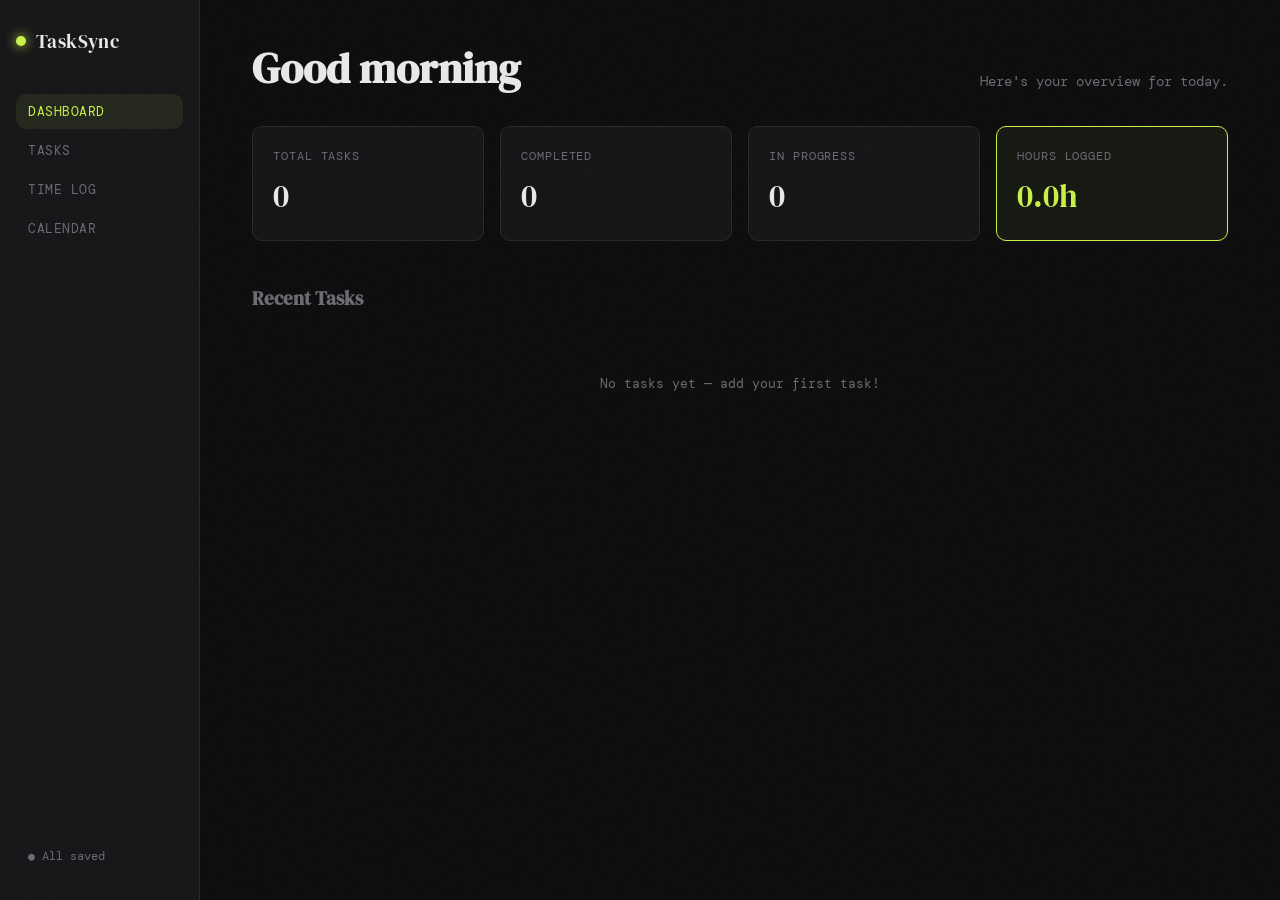
==== docs/index.html @ a75560fc "rename src to docs for GitHub Pages" ====
<!DOCTYPE html>
<html lang="en">
<head>
  <meta charset="UTF-8" />
  <meta name="viewport" content="width=device-width, initial-scale=1.0"/>
  <title>TaskSync</title>
  <link rel="stylesheet" href="style.css" />
  <link href="https://fonts.googleapis.com/css2?family=DM+Serif+Display:ital@0;1&family=DM+Mono:wght@300;400;500&display=swap" rel="stylesheet"/>
</head>
<body>

  <div class="noise"></div>

  <aside class="sidebar">
    <div class="brand">
      <span class="brand-dot"></span>
      <span class="brand-name">TaskSync</span>
    </div>
    <nav>
      <button class="nav-btn active" data-view="dashboard">Dashboard</button>
      <button class="nav-btn" data-view="tasks">Tasks</button>
      <button class="nav-btn" data-view="time">Time Log</button>
      <button class="nav-btn" data-view="calendar">Calendar</button>
    </nav>
    <div class="sidebar-footer">
      <span id="save-status">● All saved</span>
    </div>
  </aside>

  <main class="main">

    <!-- DASHBOARD -->
    <section class="view active" id="view-dashboard">
      <header class="view-header">
        <h1>Good <span id="greeting-time"></span></h1>
        <p class="subtitle">Here's your overview for today.</p>
      </header>
      <div class="stats-grid">
        <div class="stat-card">
          <span class="stat-label">Total Tasks</span>
          <span class="stat-value" id="stat-total">0</span>
        </div>
        <div class="stat-card">
          <span class="stat-label">Completed</span>
          <span class="stat-value" id="stat-done">0</span>
        </div>
        <div class="stat-card">
          <span class="stat-label">In Progress</span>
          <span class="stat-value" id="stat-inprogress">0</span>
        </div>
        <div class="stat-card accent">
          <span class="stat-label">Hours Logged</span>
          <span class="stat-value" id="stat-hours">0h</span>
        </div>
      </div>
      <div class="recent-section">
        <h2>Recent Tasks</h2>
        <ul class="task-list" id="recent-tasks"></ul>
      </div>
    </section>

    <!-- TASKS -->
    <section class="view" id="view-tasks">
      <header class="view-header">
        <h1>Tasks</h1>
        <button class="btn-primary" id="open-task-modal">+ New Task</button>
      </header>
      <div class="filter-bar">
        <button class="filter-btn active" data-filter="all">All</button>
        <button class="filter-btn" data-filter="todo">To Do</button>
        <button class="filter-btn" data-filter="inprogress">In Progress</button>
        <button class="filter-btn" data-filter="done">Done</button>
      </div>
      <ul class="task-list full" id="all-tasks"></ul>
    </section>

    <!-- TIME LOG -->
    <section class="view" id="view-time">
      <header class="view-header">
        <h1>Time Log</h1>
        <button class="btn-primary" id="open-timelog-modal">+ Log Time</button>
      </header>
      <table class="time-table">
        <thead>
          <tr>
            <th>Task</th>
            <th>Date</th>
            <th>Start</th>
            <th>End</th>
            <th>Duration</th>
            <th></th>
          </tr>
        </thead>
        <tbody id="time-log-body"></tbody>
      </table>
    </section>

    <!-- CALENDAR -->
    <section class="view" id="view-calendar">
      <header class="view-header">
        <h1>Calendar</h1>
        <div class="cal-nav">
          <button class="cal-arrow" id="cal-prev">&#8592;</button>
          <span id="cal-month-label"></span>
          <button class="cal-arrow" id="cal-next">&#8594;</button>
        </div>
      </header>
      <div class="calendar-grid" id="calendar-grid"></div>
    </section>

  </main>

  <!-- TASK MODAL -->
  <div class="modal-overlay" id="task-modal">
    <div class="modal">
      <h2>New Task</h2>
      <label>Title
        <input type="text" id="task-title" placeholder="e.g. Review Q2 report"/>
      </label>
      <label>Description
        <textarea id="task-desc" placeholder="Optional details..."></textarea>
      </label>
      <label>Due Date
        <input type="date" id="task-due"/>
      </label>
      <label>Status
        <select id="task-status">
          <option value="todo">To Do</option>
          <option value="inprogress">In Progress</option>
          <option value="done">Done</option>
        </select>
      </label>
      <label>Category
        <input type="text" id="task-category" placeholder="e.g. Marketing, Dev..."/>
      </label>
      <div class="modal-actions">
        <button class="btn-ghost" id="close-task-modal">Cancel</button>
        <button class="btn-primary" id="save-task">Save Task</button>
      </div>
    </div>
  </div>

  <!-- TIME LOG MODAL -->
  <div class="modal-overlay" id="timelog-modal">
    <div class="modal">
      <h2>Log Time</h2>
      <label>Task
        <select id="log-task-select"></select>
      </label>
      <label>Date
        <input type="date" id="log-date"/>
      </label>
      <label>Start Time
        <input type="time" id="log-start"/>
      </label>
      <label>End Time
        <input type="time" id="log-end"/>
      </label>
      <div class="modal-actions">
        <button class="btn-ghost" id="close-timelog-modal">Cancel</button>
        <button class="btn-primary" id="save-timelog">Log Time</button>
      </div>
    </div>
  </div>

  <script src="app.js"></script>
</body>
</html>
---- docs/style.css ----
*, *::before, *::after { box-sizing: border-box; margin: 0; padding: 0; }

:root {
  --bg:        #0e0e0f;
  --bg2:       #161618;
  --bg3:       #1e1e21;
  --border:    #2a2a2e;
  --accent:    #c8f04a;
  --accent2:   #7b61ff;
  --text:      #e8e8e8;
  --muted:     #6b6b75;
  --danger:    #ff5f5f;
  --radius:    10px;
  --font-head: 'DM Serif Display', serif;
  --font-mono: 'DM Mono', monospace;
}

body {
  background: var(--bg);
  color: var(--text);
  font-family: var(--font-mono);
  display: flex;
  min-height: 100vh;
  overflow-x: hidden;
}

.noise {
  pointer-events: none;
  position: fixed; inset: 0;
  background-image: url("data:image/svg+xml,%3Csvg viewBox='0 0 200 200' xmlns='http://www.w3.org/2000/svg'%3E%3Cfilter id='n'%3E%3CfeTurbulence type='fractalNoise' baseFrequency='0.9' numOctaves='4' stitchTiles='stitch'/%3E%3C/filter%3E%3Crect width='100%25' height='100%25' filter='url(%23n)' opacity='0.04'/%3E%3C/svg%3E");
  z-index: 9999;
  opacity: 0.35;
}

.sidebar {
  width: 200px;
  min-height: 100vh;
  background: var(--bg2);
  border-right: 1px solid var(--border);
  display: flex;
  flex-direction: column;
  padding: 28px 16px;
  position: fixed;
  top: 0; left: 0; bottom: 0;
}

.brand {
  display: flex;
  align-items: center;
  gap: 10px;
  margin-bottom: 40px;
}

.brand-dot {
  width: 10px; height: 10px;
  border-radius: 50%;
  background: var(--accent);
  box-shadow: 0 0 12px var(--accent);
}

.brand-name {
  font-family: var(--font-head);
  font-size: 1.2rem;
  letter-spacing: 0.02em;
}

nav {
  display: flex;
  flex-direction: column;
  gap: 4px;
}

.nav-btn {
  background: none;
  border: none;
  color: var(--muted);
  font-family: var(--font-mono);
  font-size: 0.82rem;
  text-align: left;
  padding: 9px 12px;
  border-radius: var(--radius);
  cursor: pointer;
  transition: all 0.15s;
  letter-spacing: 0.04em;
  text-transform: uppercase;
}

.nav-btn:hover { color: var(--text); background: var(--bg3); }
.nav-btn.active { color: var(--accent); background: rgba(200,240,74,0.08); }

.sidebar-footer {
  margin-top: auto;
  font-size: 0.72rem;
  color: var(--muted);
  padding: 8px 12px;
}

#save-status { transition: color 0.3s; }
#save-status.saving { color: var(--accent2); }
#save-status.saved  { color: var(--accent); }

.main {
  margin-left: 200px;
  flex: 1;
  padding: 48px 52px;
  max-width: 1100px;
}

.view { display: none; animation: fadeIn 0.25s ease; }
.view.active { display: block; }

@keyframes fadeIn {
  from { opacity: 0; transform: translateY(8px); }
  to   { opacity: 1; transform: translateY(0); }
}

.view-header {
  display: flex;
  align-items: flex-end;
  justify-content: space-between;
  margin-bottom: 36px;
}

.view-header h1 {
  font-family: var(--font-head);
  font-size: 2.6rem;
  line-height: 1;
}

.subtitle {
  color: var(--muted);
  font-size: 0.85rem;
  margin-top: 6px;
}

.stats-grid {
  display: grid;
  grid-template-columns: repeat(4, 1fr);
  gap: 16px;
  margin-bottom: 44px;
}

.stat-card {
  background: var(--bg2);
  border: 1px solid var(--border);
  border-radius: var(--radius);
  padding: 22px 20px;
  display: flex;
  flex-direction: column;
  gap: 10px;
  transition: border-color 0.2s;
}

.stat-card:hover { border-color: var(--muted); }
.stat-card.accent { border-color: var(--accent); background: rgba(200,240,74,0.05); }

.stat-label { font-size: 0.72rem; color: var(--muted); text-transform: uppercase; letter-spacing: 0.08em; }
.stat-value { font-family: var(--font-head); font-size: 2rem; color: var(--text); }
.stat-card.accent .stat-value { color: var(--accent); }

.recent-section h2 {
  font-family: var(--font-head);
  font-size: 1.2rem;
  margin-bottom: 16px;
  color: var(--muted);
}

.task-list { list-style: none; display: flex; flex-direction: column; gap: 10px; }

.task-item {
  background: var(--bg2);
  border: 1px solid var(--border);
  border-radius: var(--radius);
  padding: 16px 20px;
  display: flex;
  align-items: center;
  gap: 14px;
  transition: border-color 0.15s;
  animation: fadeIn 0.2s ease;
}

.task-item:hover { border-color: var(--muted); }
.task-item .task-info { flex: 1; }
.task-item .task-name { font-size: 0.9rem; margin-bottom: 3px; }
.task-item .task-meta { font-size: 0.72rem; color: var(--muted); }

.badge {
  font-size: 0.65rem;
  text-transform: uppercase;
  letter-spacing: 0.08em;
  padding: 3px 8px;
  border-radius: 20px;
  font-weight: 500;
}

.badge-todo       { background: rgba(107,107,117,0.2); color: var(--muted); }
.badge-inprogress { background: rgba(123,97,255,0.2);  color: var(--accent2); }
.badge-done       { background: rgba(200,240,74,0.15); color: var(--accent); }

.task-delete {
  background: none; border: none; color: var(--muted);
  cursor: pointer; font-size: 1rem; padding: 4px 8px;
  border-radius: 6px; transition: all 0.15s;
}
.task-delete:hover { color: var(--danger); background: rgba(255,95,95,0.1); }

.filter-bar { display: flex; gap: 8px; margin-bottom: 24px; }

.filter-btn {
  background: var(--bg2);
  border: 1px solid var(--border);
  color: var(--muted);
  font-family: var(--font-mono);
  font-size: 0.75rem;
  padding: 7px 14px;
  border-radius: 20px;
  cursor: pointer;
  text-transform: uppercase;
  letter-spacing: 0.06em;
  transition: all 0.15s;
}

.filter-btn:hover { border-color: var(--muted); color: var(--text); }
.filter-btn.active { border-color: var(--accent); color: var(--accent); background: rgba(200,240,74,0.07); }

.time-table { width: 100%; border-collapse: collapse; font-size: 0.82rem; }

.time-table th {
  text-align: left;
  padding: 10px 14px;
  font-size: 0.7rem;
  text-transform: uppercase;
  letter-spacing: 0.08em;
  color: var(--muted);
  border-bottom: 1px solid var(--border);
}

.time-table td { padding: 14px; border-bottom: 1px solid var(--border); color: var(--text); }
.time-table tr:hover td { background: var(--bg2); }

.duration-pill {
  background: rgba(200,240,74,0.1);
  color: var(--accent);
  padding: 3px 10px;
  border-radius: 20px;
  font-size: 0.75rem;
}

.cal-nav { display: flex; align-items: center; gap: 16px; }

.cal-arrow {
  background: var(--bg2);
  border: 1px solid var(--border);
  color: var(--text);
  width: 32px; height: 32px;
  border-radius: 8px;
  cursor: pointer;
  font-size: 1rem;
  transition: all 0.15s;
}
.cal-arrow:hover { border-color: var(--accent); color: var(--accent); }

#cal-month-label {
  font-family: var(--font-head);
  font-size: 1.1rem;
  min-width: 160px;
  text-align: center;
}

.calendar-grid {
  display: grid;
  grid-template-columns: repeat(7, 1fr);
  gap: 4px;
  margin-top: 8px;
}

.cal-day-header {
  text-align: center;
  font-size: 0.68rem;
  color: var(--muted);
  text-transform: uppercase;
  letter-spacing: 0.08em;
  padding: 8px 0;
}

.cal-day {
  background: var(--bg2);
  border: 1px solid var(--border);
  border-radius: 8px;
  min-height: 80px;
  padding: 8px;
  font-size: 0.75rem;
  transition: border-color 0.15s;
}

.cal-day:hover { border-color: var(--muted); }
.cal-day.today { border-color: var(--accent); }
.cal-day.empty { background: transparent; border-color: transparent; }
.cal-day .cal-date { font-size: 0.72rem; color: var(--muted); margin-bottom: 4px; }
.cal-day.today .cal-date { color: var(--accent); }

.cal-task-dot {
  font-size: 0.65rem;
  color: var(--accent2);
  white-space: nowrap;
  overflow: hidden;
  text-overflow: ellipsis;
  padding: 1px 0;
}

.modal-overlay {
  display: none;
  position: fixed; inset: 0;
  background: rgba(0,0,0,0.7);
  backdrop-filter: blur(4px);
  z-index: 1000;
  align-items: center;
  justify-content: center;
}

.modal-overlay.open { display: flex; }

.modal {
  background: var(--bg2);
  border: 1px solid var(--border);
  border-radius: 14px;
  padding: 32px;
  width: 440px;
  max-width: 95vw;
  display: flex;
  flex-direction: column;
  gap: 16px;
  animation: fadeIn 0.2s ease;
}

.modal h2 { font-family: var(--font-head); font-size: 1.5rem; }

.modal label {
  display: flex;
  flex-direction: column;
  gap: 6px;
  font-size: 0.75rem;
  color: var(--muted);
  text-transform: uppercase;
  letter-spacing: 0.06em;
}

.modal input,
.modal textarea,
.modal select {
  background: var(--bg3);
  border: 1px solid var(--border);
  color: var(--text);
  font-family: var(--font-mono);
  font-size: 0.85rem;
  padding: 10px 12px;
  border-radius: 8px;
  outline: none;
  transition: border-color 0.15s;
}

.modal input:focus,
.modal textarea:focus,
.modal select:focus { border-color: var(--accent2); }

.modal textarea { min-height: 80px; resize: vertical; }
.modal-actions { display: flex; justify-content: flex-end; gap: 10px; margin-top: 8px; }

.btn-primary {
  background: var(--accent);
  color: #0e0e0f;
  border: none;
  font-family: var(--font-mono);
  font-size: 0.8rem;
  font-weight: 500;
  padding: 10px 20px;
  border-radius: 8px;
  cursor: pointer;
  text-transform: uppercase;
  letter-spacing: 0.06em;
  transition: opacity 0.15s;
}
.btn-primary:hover { opacity: 0.85; }

.btn-ghost {
  background: none;
  border: 1px solid var(--border);
  color: var(--muted);
  font-family: var(--font-mono);
  font-size: 0.8rem;
  padding: 10px 20px;
  border-radius: 8px;
  cursor: pointer;
  text-transform: uppercase;
  letter-spacing: 0.06em;
  transition: all 0.15s;
}
.btn-ghost:hover { border-color: var(--muted); color: var(--text); }

.empty-state {
  text-align: center;
  color: var(--muted);
  font-size: 0.82rem;
  padding: 48px 0;
}

::-webkit-scrollbar { width: 6px; }
::-webkit-scrollbar-track { background: transparent; }
::-webkit-scrollbar-thumb { background: var(--border); border-radius: 10px; }
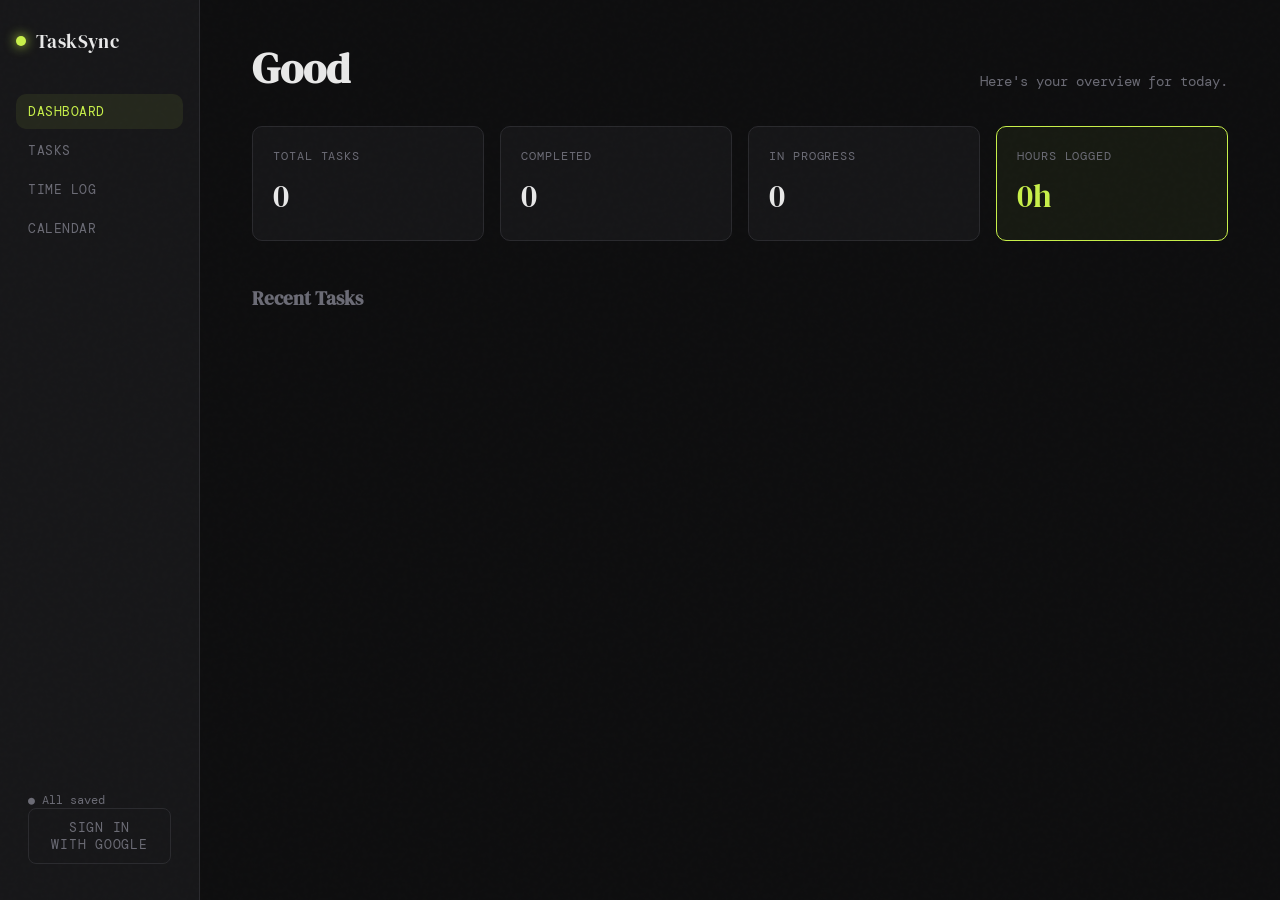
==== commit c1a0b988: "feat: add Firebase Firestore sync and Google Sign-In" ====
--- a/docs/index.html
+++ b/docs/index.html
@@ -24,6 +24,14 @@
     </nav>
     <div class="sidebar-footer">
       <span id="save-status">● All saved</span>
+      <div id="auth-area">
+        <button class="btn-ghost" id="signin-btn">Sign in with Google</button>
+        <div id="user-info" style="display:none">
+          <img id="user-avatar" src="" alt="" width="24" height="24" style="border-radius:50%;vertical-align:middle;"/>
+          <span id="user-name"></span>
+          <button class="btn-ghost" id="signout-btn">Sign out</button>
+        </div>
+      </div>
     </div>
   </aside>
 
@@ -163,6 +171,6 @@
     </div>
   </div>
 
-  <script src="app.js"></script>
+  <script type="module" src="app.js"></script>
 </body>
 </html>
